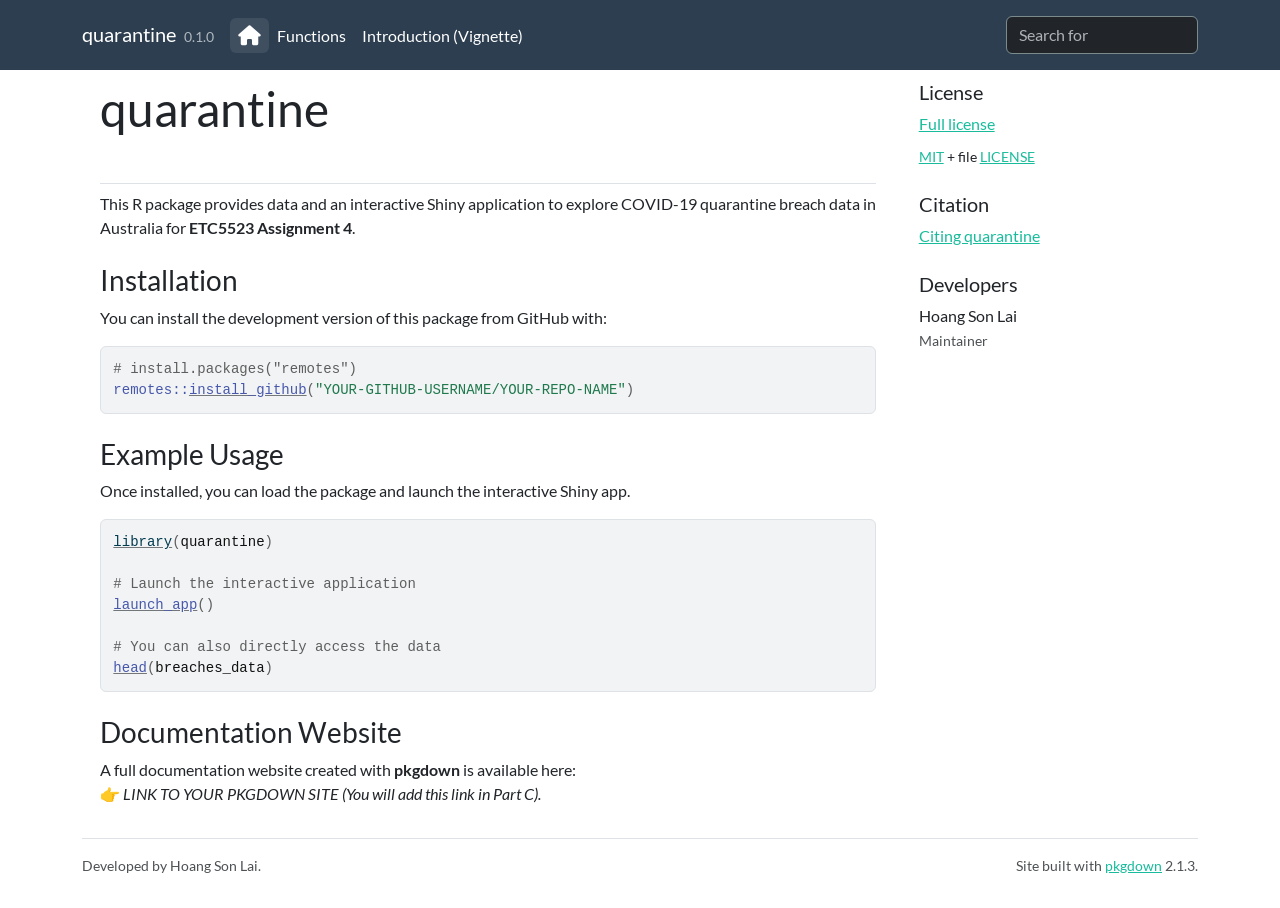
==== docs/index.html @ 73def0e6 "Add doc folder" ====
<!DOCTYPE html>
<!-- Generated by pkgdown: do not edit by hand --><html lang="en">
<head>
<meta http-equiv="Content-Type" content="text/html; charset=UTF-8">
<meta charset="utf-8">
<meta http-equiv="X-UA-Compatible" content="IE=edge">
<meta name="viewport" content="width=device-width, initial-scale=1, shrink-to-fit=no">
<title>An Interactive Analysis of Australian COVID-19 Quarantine Breaches • quarantine</title>
<script src="deps/jquery-3.6.0/jquery-3.6.0.min.js"></script><meta name="viewport" content="width=device-width, initial-scale=1, shrink-to-fit=no">
<link href="deps/bootstrap-5.3.1/bootstrap.min.css" rel="stylesheet">
<script src="deps/bootstrap-5.3.1/bootstrap.bundle.min.js"></script><link href="deps/font-awesome-6.5.2/css/all.min.css" rel="stylesheet">
<link href="deps/font-awesome-6.5.2/css/v4-shims.min.css" rel="stylesheet">
<script src="deps/headroom-0.11.0/headroom.min.js"></script><script src="deps/headroom-0.11.0/jQuery.headroom.min.js"></script><script src="deps/bootstrap-toc-1.0.1/bootstrap-toc.min.js"></script><script src="deps/clipboard.js-2.0.11/clipboard.min.js"></script><script src="deps/search-1.0.0/autocomplete.jquery.min.js"></script><script src="deps/search-1.0.0/fuse.min.js"></script><script src="deps/search-1.0.0/mark.min.js"></script><!-- pkgdown --><script src="pkgdown.js"></script><meta property="og:title" content="An Interactive Analysis of Australian COVID-19 Quarantine Breaches">
<meta name="description" content="An R package for analyzing and visualizing COVID-19 quarantine breach data in Australia. Includes interactive Shiny app for data exploration.">
<meta property="og:description" content="An R package for analyzing and visualizing COVID-19 quarantine breach data in Australia. Includes interactive Shiny app for data exploration.">
</head>
<body>
    <a href="#main" class="visually-hidden-focusable">Skip to contents</a>


    <nav class="navbar navbar-expand-lg fixed-top bg-primary" data-bs-theme="dark" aria-label="Site navigation"><div class="container">

    <a class="navbar-brand me-2" href="index.html">quarantine</a>

    <small class="nav-text text-muted me-auto" data-bs-toggle="tooltip" data-bs-placement="bottom" title="">0.1.0</small>


    <button class="navbar-toggler" type="button" data-bs-toggle="collapse" data-bs-target="#navbar" aria-controls="navbar" aria-expanded="false" aria-label="Toggle navigation">
      <span class="navbar-toggler-icon"></span>
    </button>

    <div id="navbar" class="collapse navbar-collapse ms-3">
      <ul class="navbar-nav me-auto">
<li class="active nav-item"><a class="nav-link" href="index.html"><span class="fa fa-home fa-lg"></span></a></li>
<li class="nav-item"><a class="nav-link" href="reference/index.html">Functions</a></li>
<li class="nav-item"><a class="nav-link" href="articles/introduction.html">Introduction (Vignette)</a></li>
      </ul>
<ul class="navbar-nav">
<li class="nav-item"><form class="form-inline" role="search">
 <input class="form-control" type="search" name="search-input" id="search-input" autocomplete="off" aria-label="Search site" placeholder="Search for" data-search-index="search.json">
</form></li>
      </ul>
</div>


  </div>
</nav><div class="container template-home">
<div class="row">
  <main id="main" class="col-md-9"><div class="section level1">
<div class="page-header"><h1 id="quarantine">quarantine<a class="anchor" aria-label="anchor" href="#quarantine"></a>
</h1></div>
<p>This R package provides data and an interactive Shiny application to explore COVID-19 quarantine breach data in Australia for <strong>ETC5523 Assignment 4</strong>.</p>
<div class="section level2">
<h2 id="installation">Installation<a class="anchor" aria-label="anchor" href="#installation"></a>
</h2>
<p>You can install the development version of this package from GitHub with:</p>
<div class="sourceCode" id="cb1"><pre class="downlit sourceCode r">
<code class="sourceCode R"><span><span class="co"># install.packages("remotes")</span></span>
<span><span class="fu">remotes</span><span class="fu">::</span><span class="fu"><a href="https://remotes.r-lib.org/reference/install_github.html" class="external-link">install_github</a></span><span class="op">(</span><span class="st">"YOUR-GITHUB-USERNAME/YOUR-REPO-NAME"</span><span class="op">)</span></span></code></pre></div>
</div>
<div class="section level2">
<h2 id="example-usage">Example Usage<a class="anchor" aria-label="anchor" href="#example-usage"></a>
</h2>
<p>Once installed, you can load the package and launch the interactive Shiny app.</p>
<div class="sourceCode" id="cb2"><pre class="downlit sourceCode r">
<code class="sourceCode R"><span><span class="kw"><a href="https://rdrr.io/r/base/library.html" class="external-link">library</a></span><span class="op">(</span><span class="va">quarantine</span><span class="op">)</span>  </span>
<span></span>
<span><span class="co"># Launch the interactive application</span></span>
<span><span class="fu"><a href="reference/launch_app.html">launch_app</a></span><span class="op">(</span><span class="op">)</span></span>
<span></span>
<span><span class="co"># You can also directly access the data</span></span>
<span><span class="fu"><a href="https://rdrr.io/r/utils/head.html" class="external-link">head</a></span><span class="op">(</span><span class="va">breaches_data</span><span class="op">)</span></span></code></pre></div>
</div>
<div class="section level2">
<h2 id="documentation-website">Documentation Website<a class="anchor" aria-label="anchor" href="#documentation-website"></a>
</h2>
<p>A full documentation website created with <strong>pkgdown</strong> is available here:<br>
👉 <em>LINK TO YOUR PKGDOWN SITE (You will add this link in Part C).</em></p>
</div>
</div>
  </main><aside class="col-md-3"><div class="license">
<h2 data-toc-skip>License</h2>
<ul class="list-unstyled">
<li><a href="LICENSE.html">Full license</a></li>
<li><small><a href="https://opensource.org/licenses/mit-license.php" class="external-link">MIT</a> + file <a href="LICENSE-text.html">LICENSE</a></small></li>
</ul>
</div>


<div class="citation">
<h2 data-toc-skip>Citation</h2>
<ul class="list-unstyled">
<li><a href="authors.html#citation">Citing quarantine</a></li>
</ul>
</div>

<div class="developers">
<h2 data-toc-skip>Developers</h2>
<ul class="list-unstyled">
<li>Hoang Son Lai <br><small class="roles"> Maintainer </small>   </li>
</ul>
</div>



  </aside>
</div>


    <footer><div class="pkgdown-footer-left">
  <p>Developed by Hoang Son Lai.</p>
</div>

<div class="pkgdown-footer-right">
  <p>Site built with <a href="https://pkgdown.r-lib.org/" class="external-link">pkgdown</a> 2.1.3.</p>
</div>

    </footer>
</div>





  </body>
</html>
---- docs/deps/font-awesome-6.5.2/css/v4-shims.min.css ----
/*!
 * Font Awesome Free 6.5.2 by @fontawesome - https://fontawesome.com
 * License - https://fontawesome.com/license/free (Icons: CC BY 4.0, Fonts: SIL OFL 1.1, Code: MIT License)
 * Copyright 2024 Fonticons, Inc.
 */
.fa.fa-glass:before{content:"\f000"}.fa.fa-envelope-o{font-family:"Font Awesome 6 Free";font-weight:400}.fa.fa-envelope-o:before{content:"\f0e0"}.fa.fa-star-o{font-family:"Font Awesome 6 Free";font-weight:400}.fa.fa-star-o:before{content:"\f005"}.fa.fa-close:before,.fa.fa-remove:before{content:"\f00d"}.fa.fa-gear:before{content:"\f013"}.fa.fa-trash-o{font-family:"Font Awesome 6 Free";font-weight:400}.fa.fa-trash-o:before{content:"\f2ed"}.fa.fa-home:before{content:"\f015"}.fa.fa-file-o{font-family:"Font Awesome 6 Free";font-weight:400}.fa.fa-file-o:before{content:"\f15b"}.fa.fa-clock-o{font-family:"Font Awesome 6 Free";font-weight:400}.fa.fa-clock-o:before{content:"\f017"}.fa.fa-arrow-circle-o-down{font-family:"Font Awesome 6 Free";font-weight:400}.fa.fa-arrow-circle-o-down:before{content:"\f358"}.fa.fa-arrow-circle-o-up{font-family:"Font Awesome 6 Free";font-weight:400}.fa.fa-arrow-circle-o-up:before{content:"\f35b"}.fa.fa-play-circle-o{font-family:"Font Awesome 6 Free";font-weight:400}.fa.fa-play-circle-o:before{content:"\f144"}.fa.fa-repeat:before,.fa.fa-rotate-right:before{content:"\f01e"}.fa.fa-refresh:before{content:"\f021"}.fa.fa-list-alt{font-family:"Font Awesome 6 Free";font-weight:400}.fa.fa-list-alt:before{content:"\f022"}.fa.fa-dedent:before{content:"\f03b"}.fa.fa-video-camera:before{content:"\f03d"}.fa.fa-picture-o{font-family:"Font Awesome 6 Free";font-weight:400}.fa.fa-picture-o:before{content:"\f03e"}.fa.fa-photo{font-family:"Font Awesome 6 Free";font-weight:400}.fa.fa-photo:before{content:"\f03e"}.fa.fa-image{font-family:"Font Awesome 6 Free";font-weight:400}.fa.fa-image:before{content:"\f03e"}.fa.fa-map-marker:before{content:"\f3c5"}.fa.fa-pencil-square-o{font-family:"Font Awesome 6 Free";font-weight:400}.fa.fa-pencil-square-o:before{content:"\f044"}.fa.fa-edit{font-family:"Font Awesome 6 Free";font-weight:400}.fa.fa-edit:before{content:"\f044"}.fa.fa-share-square-o:before{content:"\f14d"}.fa.fa-check-square-o{font-family:"Font Awesome 6 Free";font-weight:400}.fa.fa-check-square-o:before{content:"\f14a"}.fa.fa-arrows:before{content:"\f0b2"}.fa.fa-times-circle-o{font-family:"Font Awesome 6 Free";font-weight:400}.fa.fa-times-circle-o:before{content:"\f057"}.fa.fa-check-circle-o{font-family:"Font Awesome 6 Free";font-weight:400}.fa.fa-check-circle-o:before{content:"\f058"}.fa.fa-mail-forward:before{content:"\f064"}.fa.fa-expand:before{content:"\f424"}.fa.fa-compress:before{content:"\f422"}.fa.fa-eye,.fa.fa-eye-slash{font-family:"Font Awesome 6 Free";font-weight:400}.fa.fa-warning:before{content:"\f071"}.fa.fa-calendar:before{content:"\f073"}.fa.fa-arrows-v:before{content:"\f338"}.fa.fa-arrows-h:before{content:"\f337"}.fa.fa-bar-chart-o:before,.fa.fa-bar-chart:before{content:"\e0e3"}.fa.fa-twitter-square{font-family:"Font Awesome 6 Brands";font-weight:400}.fa.fa-twitter-square:before{content:"\f081"}.fa.fa-facebook-square{font-family:"Font Awesome 6 Brands";font-weight:400}.fa.fa-facebook-square:before{content:"\f082"}.fa.fa-gears:before{content:"\f085"}.fa.fa-thumbs-o-up{font-family:"Font Awesome 6 Free";font-weight:400}.fa.fa-thumbs-o-up:before{content:"\f164"}.fa.fa-thumbs-o-down{font-family:"Font Awesome 6 Free";font-weight:400}.fa.fa-thumbs-o-down:before{content:"\f165"}.fa.fa-heart-o{font-family:"Font Awesome 6 Free";font-weight:400}.fa.fa-heart-o:before{content:"\f004"}.fa.fa-sign-out:before{content:"\f2f5"}.fa.fa-linkedin-square{font-family:"Font Awesome 6 Brands";font-weight:400}.fa.fa-linkedin-square:before{content:"\f08c"}.fa.fa-thumb-tack:before{content:"\f08d"}.fa.fa-external-link:before{content:"\f35d"}.fa.fa-sign-in:before{content:"\f2f6"}.fa.fa-github-square{font-family:"Font Awesome 6 Brands";font-weight:400}.fa.fa-github-square:before{content:"\f092"}.fa.fa-lemon-o{font-family:"Font Awesome 6 Free";font-weight:400}.fa.fa-lemon-o:before{content:"\f094"}.fa.fa-square-o{font-family:"Font Awesome 6 Free";font-weight:400}.fa.fa-square-o:before{content:"\f0c8"}.fa.fa-bookmark-o{font-family:"Font Awesome 6 Free";font-weight:400}.fa.fa-bookmark-o:before{content:"\f02e"}.fa.fa-facebook,.fa.fa-twitter{font-family:"Font Awesome 6 Brands";font-weight:400}.fa.fa-facebook:before{content:"\f39e"}.fa.fa-facebook-f{font-family:"Font Awesome 6 Brands";font-weight:400}.fa.fa-facebook-f:before{content:"\f39e"}.fa.fa-github{font-family:"Font Awesome 6 Brands";font-weight:400}.fa.fa-credit-card{font-family:"Font Awesome 6 Free";font-weight:400}.fa.fa-feed:before{content:"\f09e"}.fa.fa-hdd-o{font-family:"Font Awesome 6 Free";font-weight:400}.fa.fa-hdd-o:before{content:"\f0a0"}.fa.fa-hand-o-right{font-family:"Font Awesome 6 Free";font-weight:400}.fa.fa-hand-o-right:before{content:"\f0a4"}.fa.fa-hand-o-left{font-family:"Font Awesome 6 Free";font-weight:400}.fa.fa-hand-o-left:before{content:"\f0a5"}.fa.fa-hand-o-up{font-family:"Font Awesome 6 Free";font-weight:400}.fa.fa-hand-o-up:before{content:"\f0a6"}.fa.fa-hand-o-down{font-family:"Font Awesome 6 Free";font-weight:400}.fa.fa-hand-o-down:before{content:"\f0a7"}.fa.fa-globe:before{content:"\f57d"}.fa.fa-tasks:before{content:"\f828"}.fa.fa-arrows-alt:before{content:"\f31e"}.fa.fa-group:before{content:"\f0c0"}.fa.fa-chain:before{content:"\f0c1"}.fa.fa-cut:before{content:"\f0c4"}.fa.fa-files-o{font-family:"Font Awesome 6 Free";font-weight:400}.fa.fa-files-o:before{content:"\f0c5"}.fa.fa-floppy-o{font-family:"Font Awesome 6 Free";font-weight:400}.fa.fa-floppy-o:before{content:"\f0c7"}.fa.fa-save{font-family:"Font Awesome 6 Free";font-weight:400}.fa.fa-save:before{content:"\f0c7"}.fa.fa-navicon:before,.fa.fa-reorder:before{content:"\f0c9"}.fa.fa-magic:before{content:"\e2ca"}.fa.fa-pinterest,.fa.fa-pinterest-square{font-family:"Font Awesome 6 Brands";font-weight:400}.fa.fa-pinterest-square:before{content:"\f0d3"}.fa.fa-google-plus-square{font-family:"Font Awesome 6 Brands";font-weight:400}.fa.fa-google-plus-square:before{content:"\f0d4"}.fa.fa-google-plus{font-family:"Font Awesome 6 Brands";font-weight:400}.fa.fa-google-plus:before{content:"\f0d5"}.fa.fa-money:before{content:"\f3d1"}.fa.fa-unsorted:before{content:"\f0dc"}.fa.fa-sort-desc:before{content:"\f0dd"}.fa.fa-sort-asc:before{content:"\f0de"}.fa.fa-linkedin{font-family:"Font Awesome 6 Brands";font-weight:400}.fa.fa-linkedin:before{content:"\f0e1"}.fa.fa-rotate-left:before{content:"\f0e2"}.fa.fa-legal:before{content:"\f0e3"}.fa.fa-dashboard:before,.fa.fa-tachometer:before{content:"\f625"}.fa.fa-comment-o{font-family:"Font Awesome 6 Free";font-weight:400}.fa.fa-comment-o:before{content:"\f075"}.fa.fa-comments-o{font-family:"Font Awesome 6 Free";font-weight:400}.fa.fa-comments-o:before{content:"\f086"}.fa.fa-flash:before{content:"\f0e7"}.fa.fa-clipboard:before{content:"\f0ea"}.fa.fa-lightbulb-o{font-family:"Font Awesome 6 Free";font-weight:400}.fa.fa-lightbulb-o:before{content:"\f0eb"}.fa.fa-exchange:before{content:"\f362"}.fa.fa-cloud-download:before{content:"\f0ed"}.fa.fa-cloud-upload:before{content:"\f0ee"}.fa.fa-bell-o{font-family:"Font Awesome 6 Free";font-weight:400}.fa.fa-bell-o:before{content:"\f0f3"}.fa.fa-cutlery:before{content:"\f2e7"}.fa.fa-file-text-o{font-family:"Font Awesome 6 Free";font-weight:400}.fa.fa-file-text-o:before{content:"\f15c"}.fa.fa-building-o{font-family:"Font Awesome 6 Free";font-weight:400}.fa.fa-building-o:before{content:"\f1ad"}.fa.fa-hospital-o{font-family:"Font Awesome 6 Free";font-weight:400}.fa.fa-hospital-o:before{content:"\f0f8"}.fa.fa-tablet:before{content:"\f3fa"}.fa.fa-mobile-phone:before,.fa.fa-mobile:before{content:"\f3cd"}.fa.fa-circle-o{font-family:"Font Awesome 6 Free";font-weight:400}.fa.fa-circle-o:before{content:"\f111"}.fa.fa-mail-reply:before{content:"\f3e5"}.fa.fa-github-alt{font-family:"Font Awesome 6 Brands";font-weight:400}.fa.fa-folder-o{font-family:"Font Awesome 6 Free";font-weight:400}.fa.fa-folder-o:before{content:"\f07b"}.fa.fa-folder-open-o{font-family:"Font Awesome 6 Free";font-weight:400}.fa.fa-folder-open-o:before{content:"\f07c"}.fa.fa-smile-o{font-family:"Font Awesome 6 Free";font-weight:400}.fa.fa-smile-o:before{content:"\f118"}.fa.fa-frown-o{font-family:"Font Awesome 6 Free";font-weight:400}.fa.fa-frown-o:before{content:"\f119"}.fa.fa-meh-o{font-family:"Font Awesome 6 Free";font-weight:400}.fa.fa-meh-o:before{content:"\f11a"}.fa.fa-keyboard-o{font-family:"Font Awesome 6 Free";font-weight:400}.fa.fa-keyboard-o:before{content:"\f11c"}.fa.fa-flag-o{font-family:"Font Awesome 6 Free";font-weight:400}.fa.fa-flag-o:before{content:"\f024"}.fa.fa-mail-reply-all:before{content:"\f122"}.fa.fa-star-half-o{font-family:"Font Awesome 6 Free";font-weight:400}.fa.fa-star-half-o:before{content:"\f5c0"}.fa.fa-star-half-empty{font-family:"Font Awesome 6 Free";font-weight:400}.fa.fa-star-half-empty:before{content:"\f5c0"}.fa.fa-star-half-full{font-family:"Font Awesome 6 Free";font-weight:400}.fa.fa-star-half-full:before{content:"\f5c0"}.fa.fa-code-fork:before{content:"\f126"}.fa.fa-chain-broken:before,.fa.fa-unlink:before{content:"\f127"}.fa.fa-calendar-o{font-family:"Font Awesome 6 Free";font-weight:400}.fa.fa-calendar-o:before{content:"\f133"}.fa.fa-css3,.fa.fa-html5,.fa.fa-maxcdn{font-family:"Font Awesome 6 Brands";font-weight:400}.fa.fa-unlock-alt:before{content:"\f09c"}.fa.fa-minus-square-o{font-family:"Font Awesome 6 Free";font-weight:400}.fa.fa-minus-square-o:before{content:"\f146"}.fa.fa-level-up:before{content:"\f3bf"}.fa.fa-level-down:before{content:"\f3be"}.fa.fa-pencil-square:before{content:"\f14b"}.fa.fa-external-link-square:before{content:"\f360"}.fa.fa-compass{font-family:"Font Awesome 6 Free";font-weight:400}.fa.fa-caret-square-o-down{font-family:"Font Awesome 6 Free";font-weight:400}.fa.fa-caret-square-o-down:before{content:"\f150"}.fa.fa-toggle-down{font-family:"Font Awesome 6 Free";font-weight:400}.fa.fa-toggle-down:before{content:"\f150"}.fa.fa-caret-square-o-up{font-family:"Font Awesome 6 Free";font-weight:400}.fa.fa-caret-square-o-up:before{content:"\f151"}.fa.fa-toggle-up{font-family:"Font Awesome 6 Free";font-weight:400}.fa.fa-toggle-up:before{content:"\f151"}.fa.fa-caret-square-o-right{font-family:"Font Awesome 6 Free";font-weight:400}.fa.fa-caret-square-o-right:before{content:"\f152"}.fa.fa-toggle-right{font-family:"Font Awesome 6 Free";font-weight:400}.fa.fa-toggle-right:before{content:"\f152"}.fa.fa-eur:before,.fa.fa-euro:before{content:"\f153"}.fa.fa-gbp:before{content:"\f154"}.fa.fa-dollar:before,.fa.fa-usd:before{content:"\24"}.fa.fa-inr:before,.fa.fa-rupee:before{content:"\e1bc"}.fa.fa-cny:before,.fa.fa-jpy:before,.fa.fa-rmb:before,.fa.fa-yen:before{content:"\f157"}.fa.fa-rouble:before,.fa.fa-rub:before,.fa.fa-ruble:before{content:"\f158"}.fa.fa-krw:before,.fa.fa-won:before{content:"\f159"}.fa.fa-bitcoin,.fa.fa-btc{font-family:"Font Awesome 6 Brands";font-weight:400}.fa.fa-bitcoin:before{content:"\f15a"}.fa.fa-file-text:before{content:"\f15c"}.fa.fa-sort-alpha-asc:before{content:"\f15d"}.fa.fa-sort-alpha-desc:before{content:"\f881"}.fa.fa-sort-amount-asc:before{content:"\f884"}.fa.fa-sort-amount-desc:before{content:"\f160"}.fa.fa-sort-numeric-asc:before{content:"\f162"}.fa.fa-sort-numeric-desc:before{content:"\f886"}.fa.fa-youtube-square{font-family:"Font Awesome 6 Brands";font-weight:400}.fa.fa-youtube-square:before{content:"\f431"}.fa.fa-xing,.fa.fa-xing-square,.fa.fa-youtube{font-family:"Font Awesome 6 Brands";font-weight:400}.fa.fa-xing-square:before{content:"\f169"}.fa.fa-youtube-play{font-family:"Font Awesome 6 Brands";font-weight:400}.fa.fa-youtube-play:before{content:"\f167"}.fa.fa-adn,.fa.fa-bitbucket,.fa.fa-bitbucket-square,.fa.fa-dropbox,.fa.fa-flickr,.fa.fa-instagram,.fa.fa-stack-overflow{font-family:"Font Awesome 6 Brands";font-weight:400}.fa.fa-bitbucket-square:before{content:"\f171"}.fa.fa-tumblr,.fa.fa-tumblr-square{font-family:"Font Awesome 6 Brands";font-weight:400}.fa.fa-tumblr-square:before{content:"\f174"}.fa.fa-long-arrow-down:before{content:"\f309"}.fa.fa-long-arrow-up:before{content:"\f30c"}.fa.fa-long-arrow-left:before{content:"\f30a"}.fa.fa-long-arrow-right:before{content:"\f30b"}.fa.fa-android,.fa.fa-apple,.fa.fa-dribbble,.fa.fa-foursquare,.fa.fa-gittip,.fa.fa-gratipay,.fa.fa-linux,.fa.fa-skype,.fa.fa-trello,.fa.fa-windows{font-family:"Font Awesome 6 Brands";font-weight:400}.fa.fa-gittip:before{content:"\f184"}.fa.fa-sun-o{font-family:"Font Awesome 6 Free";font-weight:400}.fa.fa-sun-o:before{content:"\f185"}.fa.fa-moon-o{font-family:"Font Awesome 6 Free";font-weight:400}.fa.fa-moon-o:before{content:"\f186"}.fa.fa-pagelines,.fa.fa-renren,.fa.fa-stack-exchange,.fa.fa-vk,.fa.fa-weibo{font-family:"Font Awesome 6 Brands";font-weight:400}.fa.fa-arrow-circle-o-right{font-family:"Font Awesome 6 Free";font-weight:400}.fa.fa-arrow-circle-o-right:before{content:"\f35a"}.fa.fa-arrow-circle-o-left{font-family:"Font Awesome 6 Free";font-weight:400}.fa.fa-arrow-circle-o-left:before{content:"\f359"}.fa.fa-caret-square-o-left{font-family:"Font Awesome 6 Free";font-weight:400}.fa.fa-caret-square-o-left:before{content:"\f191"}.fa.fa-toggle-left{font-family:"Font Awesome 6 Free";font-weight:400}.fa.fa-toggle-left:before{content:"\f191"}.fa.fa-dot-circle-o{font-family:"Font Awesome 6 Free";font-weight:400}.fa.fa-dot-circle-o:before{content:"\f192"}.fa.fa-vimeo-square{font-family:"Font Awesome 6 Brands";font-weight:400}.fa.fa-vimeo-square:before{content:"\f194"}.fa.fa-try:before,.fa.fa-turkish-lira:before{content:"\e2bb"}.fa.fa-plus-square-o{font-family:"Font Awesome 6 Free";font-weight:400}.fa.fa-plus-square-o:before{content:"\f0fe"}.fa.fa-openid,.fa.fa-slack,.fa.fa-wordpress{font-family:"Font Awesome 6 Brands";font-weight:400}.fa.fa-bank:before,.fa.fa-institution:before{content:"\f19c"}.fa.fa-mortar-board:before{content:"\f19d"}.fa.fa-google,.fa.fa-reddit,.fa.fa-reddit-square,.fa.fa-yahoo{font-family:"Font Awesome 6 Brands";font-weight:400}.fa.fa-reddit-square:before{content:"\f1a2"}.fa.fa-behance,.fa.fa-behance-square,.fa.fa-delicious,.fa.fa-digg,.fa.fa-drupal,.fa.fa-joomla,.fa.fa-pied-piper-alt,.fa.fa-pied-piper-pp,.fa.fa-stumbleupon,.fa.fa-stumbleupon-circle{font-family:"Font Awesome 6 Brands";font-weight:400}.fa.fa-behance-square:before{content:"\f1b5"}.fa.fa-steam,.fa.fa-steam-square{font-family:"Font Awesome 6 Brands";font-weight:400}.fa.fa-steam-square:before{content:"\f1b7"}.fa.fa-automobile:before{content:"\f1b9"}.fa.fa-cab:before{content:"\f1ba"}.fa.fa-deviantart,.fa.fa-soundcloud,.fa.fa-spotify{font-family:"Font Awesome 6 Brands";font-weight:400}.fa.fa-file-pdf-o{font-family:"Font Awesome 6 Free";font-weight:400}.fa.fa-file-pdf-o:before{content:"\f1c1"}.fa.fa-file-word-o{font-family:"Font Awesome 6 Free";font-weight:400}.fa.fa-file-word-o:before{content:"\f1c2"}.fa.fa-file-excel-o{font-family:"Font Awesome 6 Free";font-weight:400}.fa.fa-file-excel-o:before{content:"\f1c3"}.fa.fa-file-powerpoint-o{font-family:"Font Awesome 6 Free";font-weight:400}.fa.fa-file-powerpoint-o:before{content:"\f1c4"}.fa.fa-file-image-o{font-family:"Font Awesome 6 Free";font-weight:400}.fa.fa-file-image-o:before{content:"\f1c5"}.fa.fa-file-photo-o{font-family:"Font Awesome 6 Free";font-weight:400}.fa.fa-file-photo-o:before{content:"\f1c5"}.fa.fa-file-picture-o{font-family:"Font Awesome 6 Free";font-weight:400}.fa.fa-file-picture-o:before{content:"\f1c5"}.fa.fa-file-archive-o{font-family:"Font Awesome 6 Free";font-weight:400}.fa.fa-file-archive-o:before{content:"\f1c6"}.fa.fa-file-zip-o{font-family:"Font Awesome 6 Free";font-weight:400}.fa.fa-file-zip-o:before{content:"\f1c6"}.fa.fa-file-audio-o{font-family:"Font Awesome 6 Free";font-weight:400}.fa.fa-file-audio-o:before{content:"\f1c7"}.fa.fa-file-sound-o{font-family:"Font Awesome 6 Free";font-weight:400}.fa.fa-file-sound-o:before{content:"\f1c7"}.fa.fa-file-video-o{font-family:"Font Awesome 6 Free";font-weight:400}.fa.fa-file-video-o:before{content:"\f1c8"}.fa.fa-file-movie-o{font-family:"Font Awesome 6 Free";font-weight:400}.fa.fa-file-movie-o:before{content:"\f1c8"}.fa.fa-file-code-o{font-family:"Font Awesome 6 Free";font-weight:400}.fa.fa-file-code-o:before{content:"\f1c9"}.fa.fa-codepen,.fa.fa-jsfiddle,.fa.fa-vine{font-family:"Font Awesome 6 Brands";font-weight:400}.fa.fa-life-bouy:before,.fa.fa-life-buoy:before,.fa.fa-life-saver:before,.fa.fa-support:before{content:"\f1cd"}.fa.fa-circle-o-notch:before{content:"\f1ce"}.fa.fa-ra,.fa.fa-rebel{font-family:"Font Awesome 6 Brands";font-weight:400}.fa.fa-ra:before{content:"\f1d0"}.fa.fa-resistance{font-family:"Font Awesome 6 Brands";font-weight:400}.fa.fa-resistance:before{content:"\f1d0"}.fa.fa-empire,.fa.fa-ge{font-family:"Font Awesome 6 Brands";font-weight:400}.fa.fa-ge:before{content:"\f1d1"}.fa.fa-git-square{font-family:"Font Awesome 6 Brands";font-weight:400}.fa.fa-git-square:before{content:"\f1d2"}.fa.fa-git,.fa.fa-hacker-news,.fa.fa-y-combinator-square{font-family:"Font Awesome 6 Brands";font-weight:400}.fa.fa-y-combinator-square:before{content:"\f1d4"}.fa.fa-yc-square{font-family:"Font Awesome 6 Brands";font-weight:400}.fa.fa-yc-square:before{content:"\f1d4"}.fa.fa-qq,.fa.fa-tencent-weibo,.fa.fa-wechat,.fa.fa-weixin{font-family:"Font Awesome 6 Brands";font-weight:400}.fa.fa-wechat:before{content:"\f1d7"}.fa.fa-send:before{content:"\f1d8"}.fa.fa-paper-plane-o{font-family:"Font Awesome 6 Free";font-weight:400}.fa.fa-paper-plane-o:before{content:"\f1d8"}.fa.fa-send-o{font-family:"Font Awesome 6 Free";font-weight:400}.fa.fa-send-o:before{content:"\f1d8"}.fa.fa-circle-thin{font-family:"Font Awesome 6 Free";font-weight:400}.fa.fa-circle-thin:before{content:"\f111"}.fa.fa-header:before{content:"\f1dc"}.fa.fa-futbol-o{font-family:"Font Awesome 6 Free";font-weight:400}.fa.fa-futbol-o:before{content:"\f1e3"}.fa.fa-soccer-ball-o{font-family:"Font Awesome 6 Free";font-weight:400}.fa.fa-soccer-ball-o:before{content:"\f1e3"}.fa.fa-slideshare,.fa.fa-twitch,.fa.fa-yelp{font-family:"Font Awesome 6 Brands";font-weight:400}.fa.fa-newspaper-o{font-family:"Font Awesome 6 Free";font-weight:400}.fa.fa-newspaper-o:before{content:"\f1ea"}.fa.fa-cc-amex,.fa.fa-cc-discover,.fa.fa-cc-mastercard,.fa.fa-cc-paypal,.fa.fa-cc-stripe,.fa.fa-cc-visa,.fa.fa-google-wallet,.fa.fa-paypal{font-family:"Font Awesome 6 Brands";font-weight:400}.fa.fa-bell-slash-o{font-family:"Font Awesome 6 Free";font-weight:400}.fa.fa-bell-slash-o:before{content:"\f1f6"}.fa.fa-trash:before{content:"\f2ed"}.fa.fa-copyright{font-family:"Font Awesome 6 Free";font-weight:400}.fa.fa-eyedropper:before{content:"\f1fb"}.fa.fa-area-chart:before{content:"\f1fe"}.fa.fa-pie-chart:before{content:"\f200"}.fa.fa-line-chart:before{content:"\f201"}.fa.fa-lastfm,.fa.fa-lastfm-square{font-family:"Font Awesome 6 Brands";font-weight:400}.fa.fa-lastfm-square:before{content:"\f203"}.fa.fa-angellist,.fa.fa-ioxhost{font-family:"Font Awesome 6 Brands";font-weight:400}.fa.fa-cc{font-family:"Font Awesome 6 Free";font-weight:400}.fa.fa-cc:before{content:"\f20a"}.fa.fa-ils:before,.fa.fa-shekel:before,.fa.fa-sheqel:before{content:"\f20b"}.fa.fa-buysellads,.fa.fa-connectdevelop,.fa.fa-dashcube,.fa.fa-forumbee,.fa.fa-leanpub,.fa.fa-sellsy,.fa.fa-shirtsinbulk,.fa.fa-simplybuilt,.fa.fa-skyatlas{font-family:"Font Awesome 6 Brands";font-weight:400}.fa.fa-diamond{font-family:"Font Awesome 6 Free";font-weight:400}.fa.fa-diamond:before{content:"\f3a5"}.fa.fa-intersex:before,.fa.fa-transgender:before{content:"\f224"}.fa.fa-transgender-alt:before{content:"\f225"}.fa.fa-facebook-official{font-family:"Font Awesome 6 Brands";font-weight:400}.fa.fa-facebook-official:before{content:"\f09a"}.fa.fa-pinterest-p,.fa.fa-whatsapp{font-family:"Font Awesome 6 Brands";font-weight:400}.fa.fa-hotel:before{content:"\f236"}.fa.fa-medium,.fa.fa-viacoin,.fa.fa-y-combinator,.fa.fa-yc{font-family:"Font Awesome 6 Brands";font-weight:400}.fa.fa-yc:before{content:"\f23b"}.fa.fa-expeditedssl,.fa.fa-opencart,.fa.fa-optin-monster{font-family:"Font Awesome 6 Brands";font-weight:400}.fa.fa-battery-4:before,.fa.fa-battery:before{content:"\f240"}.fa.fa-battery-3:before{content:"\f241"}.fa.fa-battery-2:before{content:"\f242"}.fa.fa-battery-1:before{content:"\f243"}.fa.fa-battery-0:before{content:"\f244"}.fa.fa-object-group,.fa.fa-object-ungroup,.fa.fa-sticky-note-o{font-family:"Font Awesome 6 Free";font-weight:400}.fa.fa-sticky-note-o:before{content:"\f249"}.fa.fa-cc-diners-club,.fa.fa-cc-jcb{font-family:"Font Awesome 6 Brands";font-weight:400}.fa.fa-clone{font-family:"Font Awesome 6 Free";font-weight:400}.fa.fa-hourglass-o:before{content:"\f254"}.fa.fa-hourglass-1:before{content:"\f251"}.fa.fa-hourglass-2:before{content:"\f252"}.fa.fa-hourglass-3:before{content:"\f253"}.fa.fa-hand-rock-o{font-family:"Font Awesome 6 Free";font-weight:400}.fa.fa-hand-rock-o:before{content:"\f255"}.fa.fa-hand-grab-o{font-family:"Font Awesome 6 Free";font-weight:400}.fa.fa-hand-grab-o:before{content:"\f255"}.fa.fa-hand-paper-o{font-family:"Font Awesome 6 Free";font-weight:400}.fa.fa-hand-paper-o:before{content:"\f256"}.fa.fa-hand-stop-o{font-family:"Font Awesome 6 Free";font-weight:400}.fa.fa-hand-stop-o:before{content:"\f256"}.fa.fa-hand-scissors-o{font-family:"Font Awesome 6 Free";font-weight:400}.fa.fa-hand-scissors-o:before{content:"\f257"}.fa.fa-hand-lizard-o{font-family:"Font Awesome 6 Free";font-weight:400}.fa.fa-hand-lizard-o:before{content:"\f258"}.fa.fa-hand-spock-o{font-family:"Font Awesome 6 Free";font-weight:400}.fa.fa-hand-spock-o:before{content:"\f259"}.fa.fa-hand-pointer-o{font-family:"Font Awesome 6 Free";font-weight:400}.fa.fa-hand-pointer-o:before{content:"\f25a"}.fa.fa-hand-peace-o{font-family:"Font Awesome 6 Free";font-weight:400}.fa.fa-hand-peace-o:before{content:"\f25b"}.fa.fa-registered{font-family:"Font Awesome 6 Free";font-weight:400}.fa.fa-creative-commons,.fa.fa-gg,.fa.fa-gg-circle,.fa.fa-odnoklassniki,.fa.fa-odnoklassniki-square{font-family:"Font Awesome 6 Brands";font-weight:400}.fa.fa-odnoklassniki-square:before{content:"\f264"}.fa.fa-chrome,.fa.fa-firefox,.fa.fa-get-pocket,.fa.fa-internet-explorer,.fa.fa-opera,.fa.fa-safari,.fa.fa-wikipedia-w{font-family:"Font Awesome 6 Brands";font-weight:400}.fa.fa-television:before{content:"\f26c"}.fa.fa-500px,.fa.fa-amazon,.fa.fa-contao{font-family:"Font Awesome 6 Brands";font-weight:400}.fa.fa-calendar-plus-o{font-family:"Font Awesome 6 Free";font-weight:400}.fa.fa-calendar-plus-o:before{content:"\f271"}.fa.fa-calendar-minus-o{font-family:"Font Awesome 6 Free";font-weight:400}.fa.fa-calendar-minus-o:before{content:"\f272"}.fa.fa-calendar-times-o{font-family:"Font Awesome 6 Free";font-weight:400}.fa.fa-calendar-times-o:before{content:"\f273"}.fa.fa-calendar-check-o{font-family:"Font Awesome 6 Free";font-weight:400}.fa.fa-calendar-check-o:before{content:"\f274"}.fa.fa-map-o{font-family:"Font Awesome 6 Free";font-weight:400}.fa.fa-map-o:before{content:"\f279"}.fa.fa-commenting:before{content:"\f4ad"}.fa.fa-commenting-o{font-family:"Font Awesome 6 Free";font-weight:400}.fa.fa-commenting-o:before{content:"\f4ad"}.fa.fa-houzz,.fa.fa-vimeo{font-family:"Font Awesome 6 Brands";font-weight:400}.fa.fa-vimeo:before{content:"\f27d"}.fa.fa-black-tie,.fa.fa-edge,.fa.fa-fonticons,.fa.fa-reddit-alien{font-family:"Font Awesome 6 Brands";font-weight:400}.fa.fa-credit-card-alt:before{content:"\f09d"}.fa.fa-codiepie,.fa.fa-fort-awesome,.fa.fa-mixcloud,.fa.fa-modx,.fa.fa-product-hunt,.fa.fa-scribd,.fa.fa-usb{font-family:"Font Awesome 6 Brands";font-weight:400}.fa.fa-pause-circle-o{font-family:"Font Awesome 6 Free";font-weight:400}.fa.fa-pause-circle-o:before{content:"\f28b"}.fa.fa-stop-circle-o{font-family:"Font Awesome 6 Free";font-weight:400}.fa.fa-stop-circle-o:before{content:"\f28d"}.fa.fa-bluetooth,.fa.fa-bluetooth-b,.fa.fa-envira,.fa.fa-gitlab,.fa.fa-wheelchair-alt,.fa.fa-wpbeginner,.fa.fa-wpforms{font-family:"Font Awesome 6 Brands";font-weight:400}.fa.fa-wheelchair-alt:before{content:"\f368"}.fa.fa-question-circle-o{font-family:"Font Awesome 6 Free";font-weight:400}.fa.fa-question-circle-o:before{content:"\f059"}.fa.fa-volume-control-phone:before{content:"\f2a0"}.fa.fa-asl-interpreting:before{content:"\f2a3"}.fa.fa-deafness:before,.fa.fa-hard-of-hearing:before{content:"\f2a4"}.fa.fa-glide,.fa.fa-glide-g{font-family:"Font Awesome 6 Brands";font-weight:400}.fa.fa-signing:before{content:"\f2a7"}.fa.fa-viadeo,.fa.fa-viadeo-square{font-family:"Font Awesome 6 Brands";font-weight:400}.fa.fa-viadeo-square:before{content:"\f2aa"}.fa.fa-snapchat,.fa.fa-snapchat-ghost{font-family:"Font Awesome 6 Brands";font-weight:400}.fa.fa-snapchat-ghost:before{content:"\f2ab"}.fa.fa-snapchat-square{font-family:"Font Awesome 6 Brands";font-weight:400}.fa.fa-snapchat-square:before{content:"\f2ad"}.fa.fa-first-order,.fa.fa-google-plus-official,.fa.fa-pied-piper,.fa.fa-themeisle,.fa.fa-yoast{font-family:"Font Awesome 6 Brands";font-weight:400}.fa.fa-google-plus-official:before{content:"\f2b3"}.fa.fa-google-plus-circle{font-family:"Font Awesome 6 Brands";font-weight:400}.fa.fa-google-plus-circle:before{content:"\f2b3"}.fa.fa-fa,.fa.fa-font-awesome{font-family:"Font Awesome 6 Brands";font-weight:400}.fa.fa-fa:before{content:"\f2b4"}.fa.fa-handshake-o{font-family:"Font Awesome 6 Free";font-weight:400}.fa.fa-handshake-o:before{content:"\f2b5"}.fa.fa-envelope-open-o{font-family:"Font Awesome 6 Free";font-weight:400}.fa.fa-envelope-open-o:before{content:"\f2b6"}.fa.fa-linode{font-family:"Font Awesome 6 Brands";font-weight:400}.fa.fa-address-book-o{font-family:"Font Awesome 6 Free";font-weight:400}.fa.fa-address-book-o:before{content:"\f2b9"}.fa.fa-vcard:before{content:"\f2bb"}.fa.fa-address-card-o{font-family:"Font Awesome 6 Free";font-weight:400}.fa.fa-address-card-o:before{content:"\f2bb"}.fa.fa-vcard-o{font-family:"Font Awesome 6 Free";font-weight:400}.fa.fa-vcard-o:before{content:"\f2bb"}.fa.fa-user-circle-o{font-family:"Font Awesome 6 Free";font-weight:400}.fa.fa-user-circle-o:before{content:"\f2bd"}.fa.fa-user-o{font-family:"Font Awesome 6 Free";font-weight:400}.fa.fa-user-o:before{content:"\f007"}.fa.fa-id-badge{font-family:"Font Awesome 6 Free";font-weight:400}.fa.fa-drivers-license:before{content:"\f2c2"}.fa.fa-id-card-o{font-family:"Font Awesome 6 Free";font-weight:400}.fa.fa-id-card-o:before{content:"\f2c2"}.fa.fa-drivers-license-o{font-family:"Font Awesome 6 Free";font-weight:400}.fa.fa-drivers-license-o:before{content:"\f2c2"}.fa.fa-free-code-camp,.fa.fa-quora,.fa.fa-telegram{font-family:"Font Awesome 6 Brands";font-weight:400}.fa.fa-thermometer-4:before,.fa.fa-thermometer:before{content:"\f2c7"}.fa.fa-thermometer-3:before{content:"\f2c8"}.fa.fa-thermometer-2:before{content:"\f2c9"}.fa.fa-thermometer-1:before{content:"\f2ca"}.fa.fa-thermometer-0:before{content:"\f2cb"}.fa.fa-bathtub:before,.fa.fa-s15:before{content:"\f2cd"}.fa.fa-window-maximize,.fa.fa-window-restore{font-family:"Font Awesome 6 Free";font-weight:400}.fa.fa-times-rectangle:before{content:"\f410"}.fa.fa-window-close-o{font-family:"Font Awesome 6 Free";font-weight:400}.fa.fa-window-close-o:before{content:"\f410"}.fa.fa-times-rectangle-o{font-family:"Font Awesome 6 Free";font-weight:400}.fa.fa-times-rectangle-o:before{content:"\f410"}.fa.fa-bandcamp,.fa.fa-eercast,.fa.fa-etsy,.fa.fa-grav,.fa.fa-imdb,.fa.fa-ravelry{font-family:"Font Awesome 6 Brands";font-weight:400}.fa.fa-eercast:before{content:"\f2da"}.fa.fa-snowflake-o{font-family:"Font Awesome 6 Free";font-weight:400}.fa.fa-snowflake-o:before{content:"\f2dc"}.fa.fa-meetup,.fa.fa-superpowers,.fa.fa-wpexplorer{font-family:"Font Awesome 6 Brands";font-weight:400}
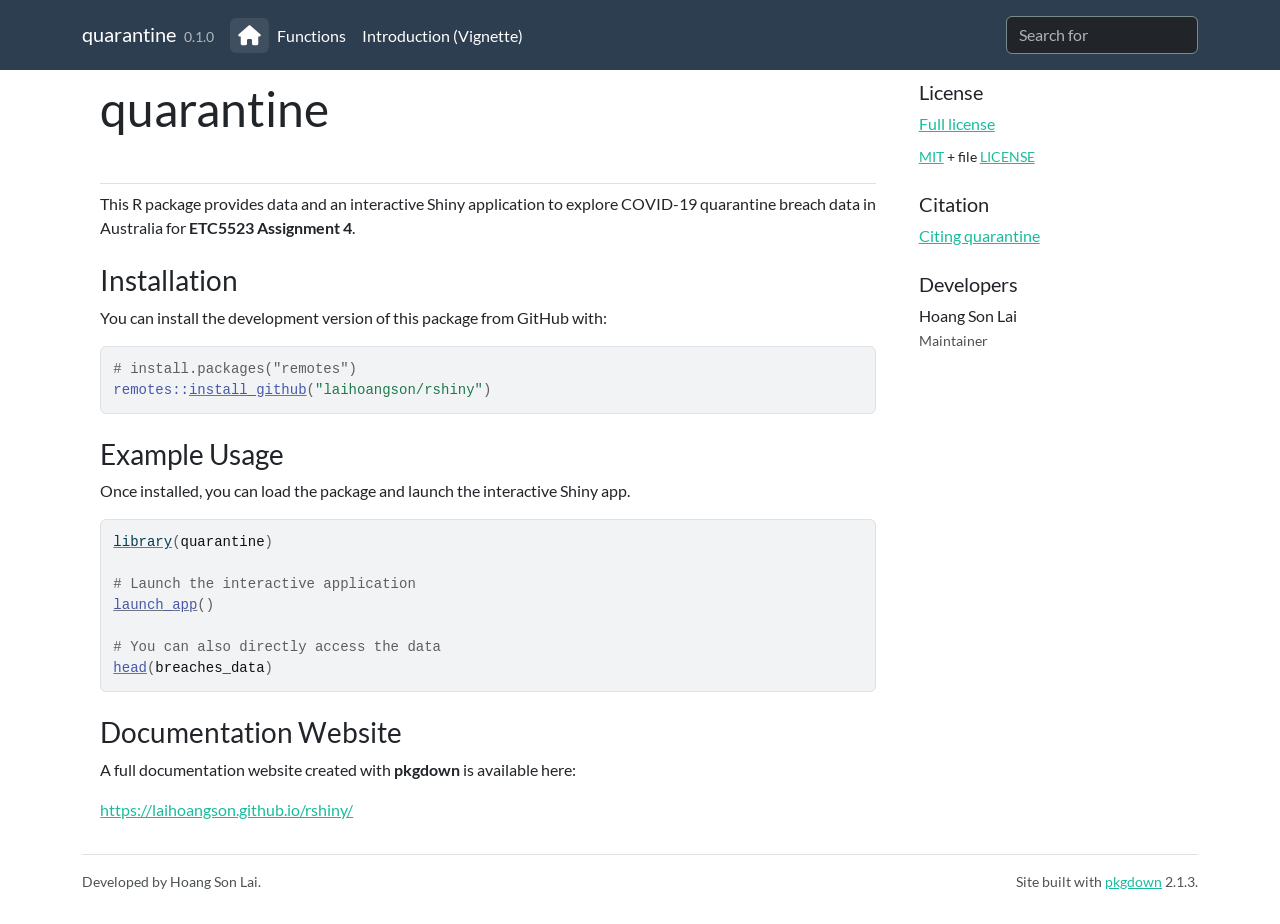
==== commit 892aa1f1: "Update pkg" ====
--- a/docs/index.html
+++ b/docs/index.html
@@ -56,7 +56,7 @@
 <p>You can install the development version of this package from GitHub with:</p>
 <div class="sourceCode" id="cb1"><pre class="downlit sourceCode r">
 <code class="sourceCode R"><span><span class="co"># install.packages("remotes")</span></span>
-<span><span class="fu">remotes</span><span class="fu">::</span><span class="fu"><a href="https://remotes.r-lib.org/reference/install_github.html" class="external-link">install_github</a></span><span class="op">(</span><span class="st">"YOUR-GITHUB-USERNAME/YOUR-REPO-NAME"</span><span class="op">)</span></span></code></pre></div>
+<span><span class="fu">remotes</span><span class="fu">::</span><span class="fu"><a href="https://remotes.r-lib.org/reference/install_github.html" class="external-link">install_github</a></span><span class="op">(</span><span class="st">"laihoangson/rshiny"</span><span class="op">)</span></span></code></pre></div>
 </div>
 <div class="section level2">
 <h2 id="example-usage">Example Usage<a class="anchor" aria-label="anchor" href="#example-usage"></a>
@@ -74,8 +74,8 @@
 <div class="section level2">
 <h2 id="documentation-website">Documentation Website<a class="anchor" aria-label="anchor" href="#documentation-website"></a>
 </h2>
-<p>A full documentation website created with <strong>pkgdown</strong> is available here:<br>
-👉 <em>LINK TO YOUR PKGDOWN SITE (You will add this link in Part C).</em></p>
+<p>A full documentation website created with <strong>pkgdown</strong> is available here:</p>
+<p><a href="https://laihoangson.github.io/rshiny/" class="uri">https://laihoangson.github.io/rshiny/</a></p>
 </div>
 </div>
   </main><aside class="col-md-3"><div class="license">
